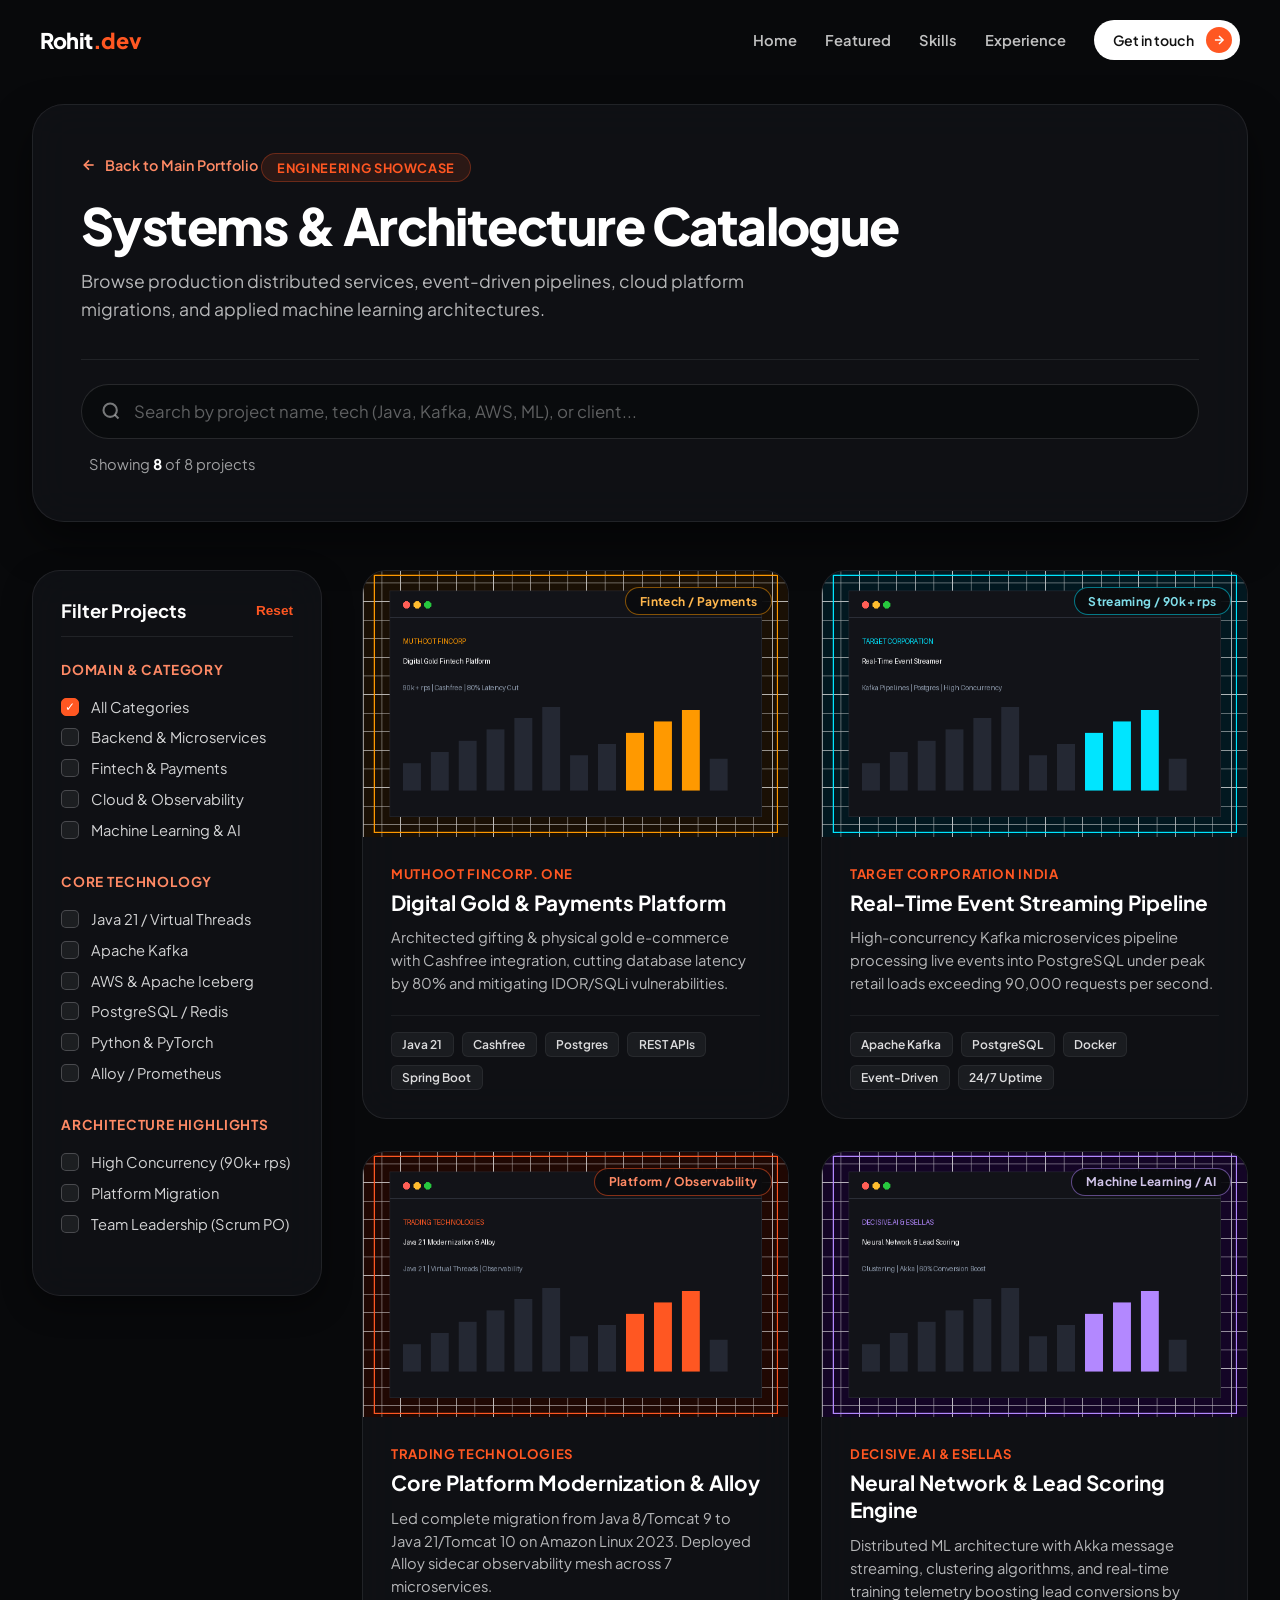
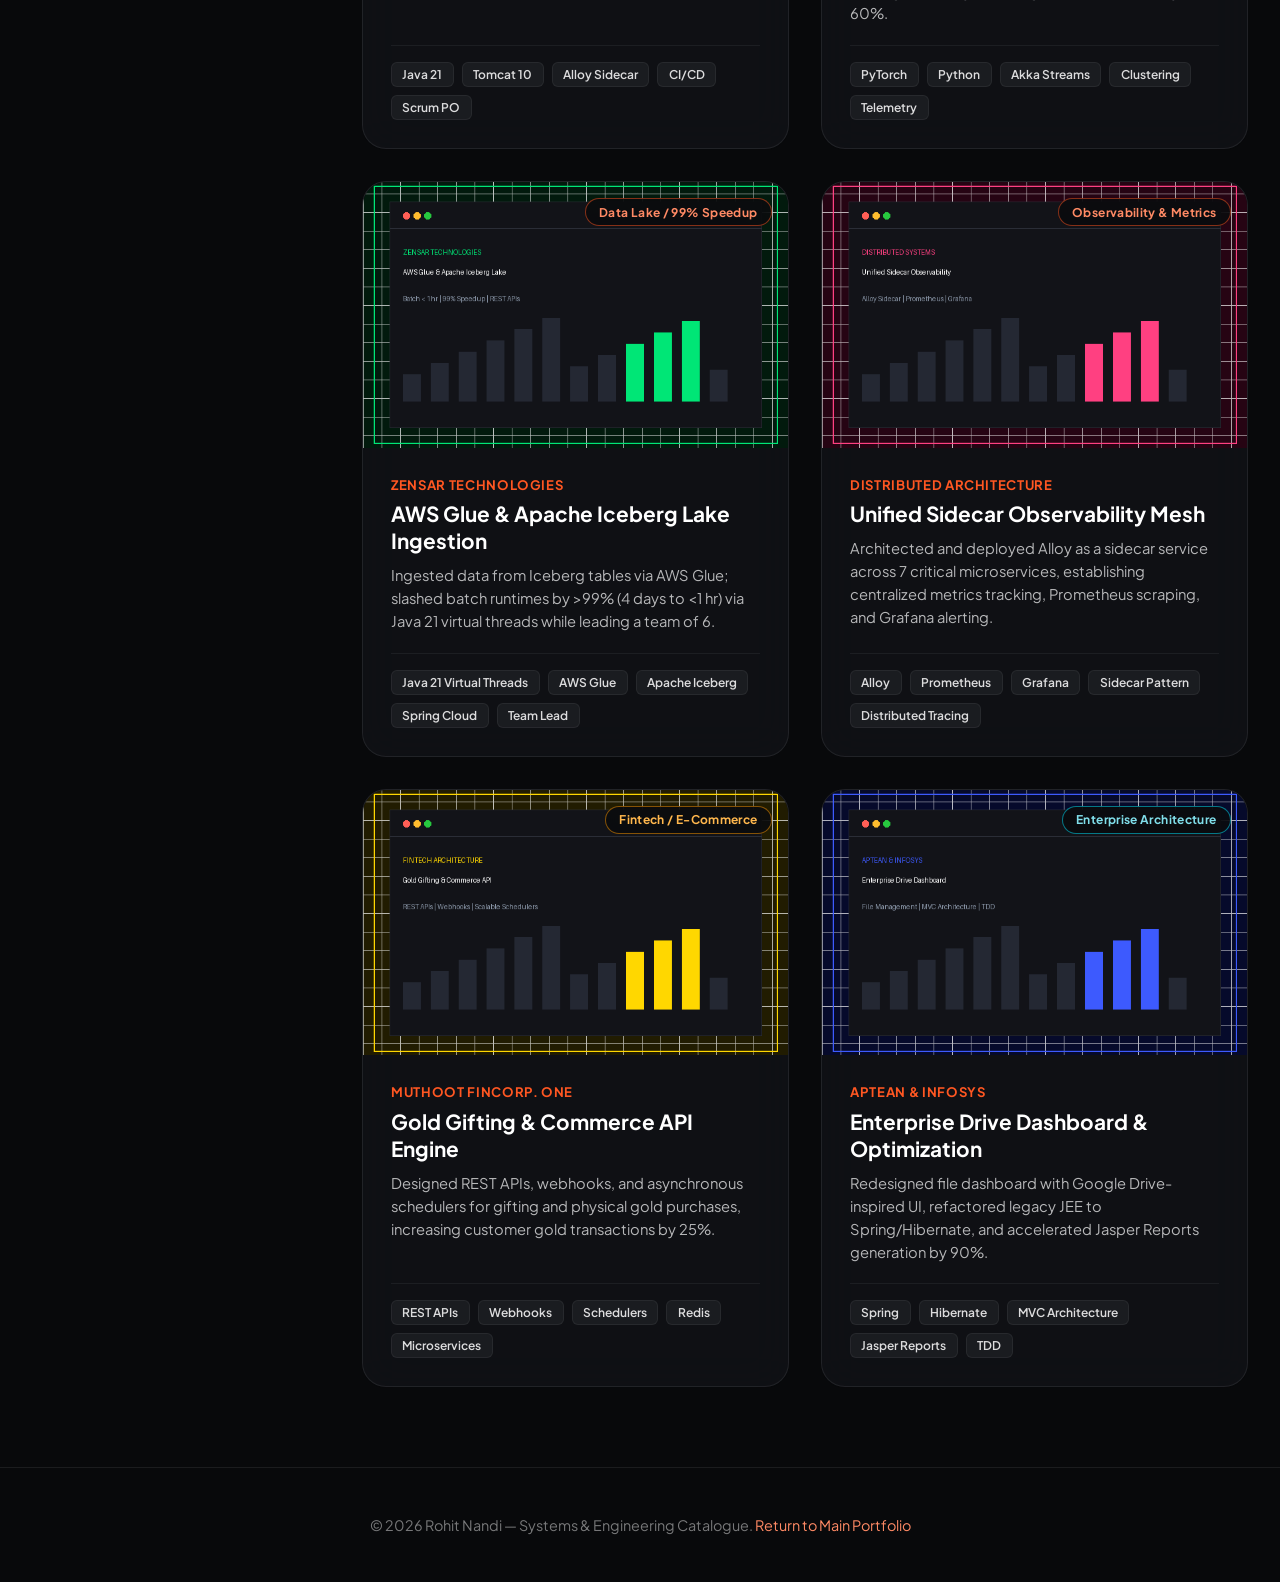
==== projects.html @ e251bbf3 "Adding the 1dt draft" ====
<!DOCTYPE html>
<html lang="en">

<head>
  <meta charset="UTF-8" />
  <meta name="viewport" content="width=device-width, initial-scale=1.0" />
  <title>Projects Catalogue — Rohit Nandi</title>
  <link rel="preconnect" href="https://fonts.googleapis.com">
  <link rel="preconnect" href="https://fonts.gstatic.com" crossorigin>
  <link href="https://fonts.googleapis.com/css2?family=Plus+Jakarta+Sans:wght@400;500;600;700;800&display=swap"
    rel="stylesheet">
  <link rel="stylesheet" href="style.css" />
  <link rel="stylesheet" href="projects.css" />
</head>

<body class="catalogue-page">
  <!-- Top Navigation -->
  <header class="navbar">
    <div class="nav-container">
      <a href="index.html" class="logo">Rohit<span>.dev</span></a>
      <nav class="nav-links">
        <a href="index.html#home" class="nav-item">Home</a>
        <a href="index.html#projects" class="nav-item">Featured</a>
        <a href="index.html#skills" class="nav-item">Skills</a>
        <a href="index.html#experience" class="nav-item">Experience</a>
        <a href="mailto:rohitnandi12@gmail.com" class="btn-touch-nav">
          <span>Get in touch</span>
          <span class="btn-arrow-circle">
            <svg width="14" height="14" viewBox="0 0 24 24" fill="none" stroke="currentColor" stroke-width="2.5">
              <line x1="5" y1="12" x2="19" y2="12"></line>
              <polyline points="12 5 19 12 12 19"></polyline>
            </svg>
          </span>
        </a>
      </nav>
    </div>
  </header>

  <main class="catalogue-wrapper">
    <!-- Header / Banner Area -->
    <div class="catalogue-header">
      <div class="catalogue-title-group">
        <a href="index.html" class="back-link">
          <svg width="16" height="16" viewBox="0 0 24 24" fill="none" stroke="currentColor" stroke-width="2.5">
            <line x1="19" y1="12" x2="5" y2="12"></line>
            <polyline points="12 19 5 12 12 5"></polyline>
          </svg>
          Back to Main Portfolio
        </a>
        <span class="section-tag">Engineering Showcase</span>
        <h1 class="catalogue-title">Systems & Architecture Catalogue</h1>
        <p class="catalogue-desc">
          Browse production distributed services, event-driven pipelines, cloud platform migrations, and applied machine learning architectures.
        </p>
      </div>

      <!-- Top Search Bar -->
      <div class="search-bar-container">
        <div class="search-input-wrapper">
          <svg class="search-icon" width="20" height="20" viewBox="0 0 24 24" fill="none" stroke="currentColor" stroke-width="2.5">
            <circle cx="11" cy="11" r="8"></circle>
            <line x1="21" y1="21" x2="16.65" y2="16.65"></line>
          </svg>
          <input type="text" id="project-search" placeholder="Search by project name, tech (Java, Kafka, AWS, ML), or client..." autocomplete="off" />
          <button id="clear-search" class="clear-btn" title="Clear search" style="display: none;">✕</button>
        </div>
        <div class="search-meta">
          <span id="results-count">Showing <strong>8</strong> of 8 projects</span>
          <button id="mobile-filter-toggle" class="btn-filter-toggle">
            <svg width="16" height="16" viewBox="0 0 24 24" fill="none" stroke="currentColor" stroke-width="2">
              <polygon points="22 3 2 3 10 12.46 10 19 14 21 14 12.46 22 3"></polygon>
            </svg>
            Filter Options
          </button>
        </div>
      </div>
    </div>

    <!-- Catalogue Main Layout: Left Filters + Right Image Gallery -->
    <div class="catalogue-layout">
      <!-- Left Sidebar: Filters -->
      <aside class="catalogue-sidebar" id="filter-sidebar">
        <div class="sidebar-header">
          <h3>Filter Projects</h3>
          <button id="reset-filters" class="btn-reset">Reset</button>
        </div>

        <!-- Filter Group 1: Category -->
        <div class="filter-group">
          <h4 class="filter-group-title">Domain & Category</h4>
          <label class="filter-checkbox-label">
            <input type="checkbox" name="category" value="all" checked id="cat-all" />
            <span class="custom-checkbox"></span>
            <span class="label-text">All Categories</span>
          </label>
          <label class="filter-checkbox-label">
            <input type="checkbox" name="category" value="backend" />
            <span class="custom-checkbox"></span>
            <span class="label-text">Backend & Microservices</span>
          </label>
          <label class="filter-checkbox-label">
            <input type="checkbox" name="category" value="fintech" />
            <span class="custom-checkbox"></span>
            <span class="label-text">Fintech & Payments</span>
          </label>
          <label class="filter-checkbox-label">
            <input type="checkbox" name="category" value="cloud" />
            <span class="custom-checkbox"></span>
            <span class="label-text">Cloud & Observability</span>
          </label>
          <label class="filter-checkbox-label">
            <input type="checkbox" name="category" value="ml" />
            <span class="custom-checkbox"></span>
            <span class="label-text">Machine Learning & AI</span>
          </label>
        </div>

        <!-- Filter Group 2: Technologies -->
        <div class="filter-group">
          <h4 class="filter-group-title">Core Technology</h4>
          <label class="filter-checkbox-label">
            <input type="checkbox" name="tech" value="java" />
            <span class="custom-checkbox"></span>
            <span class="label-text">Java 21 / Virtual Threads</span>
          </label>
          <label class="filter-checkbox-label">
            <input type="checkbox" name="tech" value="kafka" />
            <span class="custom-checkbox"></span>
            <span class="label-text">Apache Kafka</span>
          </label>
          <label class="filter-checkbox-label">
            <input type="checkbox" name="tech" value="aws" />
            <span class="custom-checkbox"></span>
            <span class="label-text">AWS & Apache Iceberg</span>
          </label>
          <label class="filter-checkbox-label">
            <input type="checkbox" name="tech" value="database" />
            <span class="custom-checkbox"></span>
            <span class="label-text">PostgreSQL / Redis</span>
          </label>
          <label class="filter-checkbox-label">
            <input type="checkbox" name="tech" value="python" />
            <span class="custom-checkbox"></span>
            <span class="label-text">Python & PyTorch</span>
          </label>
          <label class="filter-checkbox-label">
            <input type="checkbox" name="tech" value="observability" />
            <span class="custom-checkbox"></span>
            <span class="label-text">Alloy / Prometheus</span>
          </label>
        </div>

        <!-- Filter Group 3: Scale & Architecture -->
        <div class="filter-group">
          <h4 class="filter-group-title">Architecture Highlights</h4>
          <label class="filter-checkbox-label">
            <input type="checkbox" name="scale" value="highscale" />
            <span class="custom-checkbox"></span>
            <span class="label-text">High Concurrency (90k+ rps)</span>
          </label>
          <label class="filter-checkbox-label">
            <input type="checkbox" name="scale" value="migration" />
            <span class="custom-checkbox"></span>
            <span class="label-text">Platform Migration</span>
          </label>
          <label class="filter-checkbox-label">
            <input type="checkbox" name="scale" value="lead" />
            <span class="custom-checkbox"></span>
            <span class="label-text">Team Leadership (Scrum PO)</span>
          </label>
        </div>
      </aside>

      <!-- Right Main: Image Cards Catalogue Grid -->
      <section class="catalogue-content">
        <div class="catalogue-grid" id="catalogue-grid">
          
          <!-- Card 1 -->
          <article class="catalogue-card" data-category="fintech backend" data-tech="java database" data-scale="highscale" data-id="fintech">
            <div class="card-thumb">
              <img src="./assets/project-fintech.png" alt="Digital Gold Fintech Platform" loading="lazy" />
              <span class="card-pill fintech">Fintech / Payments</span>
            </div>
            <div class="card-details">
              <div class="card-client">Muthoot FinCorp. One</div>
              <h3 class="card-title">Digital Gold & Payments Platform</h3>
              <p class="card-desc">Architected gifting & physical gold e-commerce with Cashfree integration, cutting database latency by 80% and mitigating IDOR/SQLi vulnerabilities.</p>
              <div class="card-tags">
                <span>Java 21</span>
                <span>Cashfree</span>
                <span>Postgres</span>
                <span>REST APIs</span>
                <span>Spring Boot</span>
              </div>
            </div>
          </article>

          <!-- Card 2 -->
          <article class="catalogue-card" data-category="backend cloud" data-tech="kafka database" data-scale="highscale" data-id="kafka">
            <div class="card-thumb">
              <img src="./assets/project-kafka.png" alt="Real-Time Event Streamer" loading="lazy" />
              <span class="card-pill backend">Streaming / 90k+ rps</span>
            </div>
            <div class="card-details">
              <div class="card-client">Target Corporation India</div>
              <h3 class="card-title">Real-Time Event Streaming Pipeline</h3>
              <p class="card-desc">High-concurrency Kafka microservices pipeline processing live events into PostgreSQL under peak retail loads exceeding 90,000 requests per second.</p>
              <div class="card-tags">
                <span>Apache Kafka</span>
                <span>PostgreSQL</span>
                <span>Docker</span>
                <span>Event-Driven</span>
                <span>24/7 Uptime</span>
              </div>
            </div>
          </article>

          <!-- Card 3 -->
          <article class="catalogue-card" data-category="cloud backend" data-tech="java observability" data-scale="migration lead" data-id="java21">
            <div class="card-thumb">
              <img src="./assets/project-java21.png" alt="Core Platform Java 21 Migration" loading="lazy" />
              <span class="card-pill cloud">Platform / Observability</span>
            </div>
            <div class="card-details">
              <div class="card-client">Trading Technologies</div>
              <h3 class="card-title">Core Platform Modernization & Alloy</h3>
              <p class="card-desc">Led complete migration from Java 8/Tomcat 9 to Java 21/Tomcat 10 on Amazon Linux 2023. Deployed Alloy sidecar observability mesh across 7 microservices.</p>
              <div class="card-tags">
                <span>Java 21</span>
                <span>Tomcat 10</span>
                <span>Alloy Sidecar</span>
                <span>CI/CD</span>
                <span>Scrum PO</span>
              </div>
            </div>
          </article>

          <!-- Card 4 -->
          <article class="catalogue-card" data-category="ml" data-tech="python" data-scale="highscale" data-id="ml">
            <div class="card-thumb">
              <img src="./assets/project-ml.png" alt="Neural Network & Lead Scoring Engine" loading="lazy" />
              <span class="card-pill ml">Machine Learning / AI</span>
            </div>
            <div class="card-details">
              <div class="card-client">Decisive.ai & Esellas</div>
              <h3 class="card-title">Neural Network & Lead Scoring Engine</h3>
              <p class="card-desc">Distributed ML architecture with Akka message streaming, clustering algorithms, and real-time training telemetry boosting lead conversions by 60%.</p>
              <div class="card-tags">
                <span>PyTorch</span>
                <span>Python</span>
                <span>Akka Streams</span>
                <span>Clustering</span>
                <span>Telemetry</span>
              </div>
            </div>
          </article>

          <!-- Card 5 -->
          <article class="catalogue-card" data-category="cloud backend" data-tech="java aws" data-scale="lead" data-id="iceberg">
            <div class="card-thumb">
              <img src="./assets/project-iceberg.png" alt="AWS Glue & Apache Iceberg Lake" loading="lazy" />
              <span class="card-pill cloud">Data Lake / 99% Speedup</span>
            </div>
            <div class="card-details">
              <div class="card-client">Zensar Technologies</div>
              <h3 class="card-title">AWS Glue & Apache Iceberg Lake Ingestion</h3>
              <p class="card-desc">Ingested data from Iceberg tables via AWS Glue; slashed batch runtimes by >99% (4 days to <1 hr) via Java 21 virtual threads while leading a team of 6.</p>
              <div class="card-tags">
                <span>Java 21 Virtual Threads</span>
                <span>AWS Glue</span>
                <span>Apache Iceberg</span>
                <span>Spring Cloud</span>
                <span>Team Lead</span>
              </div>
            </div>
          </article>

          <!-- Card 6 -->
          <article class="catalogue-card" data-category="cloud backend" data-tech="observability" data-scale="migration" data-id="observability">
            <div class="card-thumb">
              <img src="./assets/project-observability.png" alt="Unified Sidecar Observability Mesh" loading="lazy" />
              <span class="card-pill cloud">Observability & Metrics</span>
            </div>
            <div class="card-details">
              <div class="card-client">Distributed Architecture</div>
              <h3 class="card-title">Unified Sidecar Observability Mesh</h3>
              <p class="card-desc">Architected and deployed Alloy as a sidecar service across 7 critical microservices, establishing centralized metrics tracking, Prometheus scraping, and Grafana alerting.</p>
              <div class="card-tags">
                <span>Alloy</span>
                <span>Prometheus</span>
                <span>Grafana</span>
                <span>Sidecar Pattern</span>
                <span>Distributed Tracing</span>
              </div>
            </div>
          </article>

          <!-- Card 7 -->
          <article class="catalogue-card" data-category="fintech backend" data-tech="java database" data-scale="highscale" data-id="ecommerce">
            <div class="card-thumb">
              <img src="./assets/project-ecommerce.png" alt="Gold Gifting & Commerce API Engine" loading="lazy" />
              <span class="card-pill fintech">Fintech / E-Commerce</span>
            </div>
            <div class="card-details">
              <div class="card-client">Muthoot FinCorp. One</div>
              <h3 class="card-title">Gold Gifting & Commerce API Engine</h3>
              <p class="card-desc">Designed REST APIs, webhooks, and asynchronous schedulers for gifting and physical gold purchases, increasing customer gold transactions by 25%.</p>
              <div class="card-tags">
                <span>REST APIs</span>
                <span>Webhooks</span>
                <span>Schedulers</span>
                <span>Redis</span>
                <span>Microservices</span>
              </div>
            </div>
          </article>

          <!-- Card 8 -->
          <article class="catalogue-card" data-category="backend" data-tech="java database" data-scale="migration" data-id="drive">
            <div class="card-thumb">
              <img src="./assets/project-drive.png" alt="Enterprise Drive Dashboard" loading="lazy" />
              <span class="card-pill backend">Enterprise Architecture</span>
            </div>
            <div class="card-details">
              <div class="card-client">Aptean & Infosys</div>
              <h3 class="card-title">Enterprise Drive Dashboard & Optimization</h3>
              <p class="card-desc">Redesigned file dashboard with Google Drive-inspired UI, refactored legacy JEE to Spring/Hibernate, and accelerated Jasper Reports generation by 90%.</p>
              <div class="card-tags">
                <span>Spring</span>
                <span>Hibernate</span>
                <span>MVC Architecture</span>
                <span>Jasper Reports</span>
                <span>TDD</span>
              </div>
            </div>
          </article>

        </div>

        <!-- Empty State Container when no projects match -->
        <div class="empty-state" id="empty-state" style="display: none;">
          <div class="empty-icon">🔍</div>
          <h3>No matching projects found</h3>
          <p>Try adjusting your search query or unchecking some filter options.</p>
          <button id="reset-empty-btn" class="btn-touch-orange">Reset All Filters</button>
        </div>
      </section>
    </div>
  </main>

  <!-- Modal / Lightbox for Full Project Inspection -->
  <div class="project-modal" id="project-modal" aria-hidden="true">
    <div class="modal-backdrop" id="modal-backdrop"></div>
    <div class="modal-box">
      <button class="modal-close" id="modal-close">✕</button>
      <div class="modal-media">
        <img id="modal-img" src="" alt="Project Preview" />
      </div>
      <div class="modal-body">
        <span class="modal-client" id="modal-client"></span>
        <h2 class="modal-title" id="modal-title"></h2>
        <p class="modal-desc" id="modal-desc"></p>
        <div class="modal-tags" id="modal-tags"></div>
        <div class="modal-actions">
          <a href="mailto:rohitnandi12@gmail.com?subject=Inquiry%20regarding%20Architecture" class="btn-touch-orange">Discuss Architecture With Rohit</a>
        </div>
      </div>
    </div>
  </div>

  <footer class="catalogue-footer">
    <p>© 2026 Rohit Nandi — Systems & Engineering Catalogue. <a href="index.html">Return to Main Portfolio</a></p>
  </footer>

  <script src="projects.js"></script>
</body>

</html>
---- style.css ----
/* ==========================================================================
   RESET & FOUNDATIONS
   ========================================================================== */
*, *::before, *::after {
  margin: 0;
  padding: 0;
  box-sizing: border-box;
}

:root {
  --font-main: 'Plus Jakarta Sans', system-ui, -apple-system, BlinkMacSystemFont, "Segoe UI", Roboto, sans-serif;
  --color-accent: #ff5722;
  --color-accent-soft: #ff8a65;
  --color-accent-glow: rgba(255, 87, 34, 0.28);
  --color-bg-dark: #0a0a0c;
  --color-frame-bg: rgba(14, 15, 19, 0.78);
  --color-card-bg: rgba(22, 23, 28, 0.7);
  --color-card-hover: rgba(28, 29, 36, 0.88);
  --color-border: rgba(255, 255, 255, 0.08);
  --color-border-hover: rgba(255, 255, 255, 0.22);
  --color-text-primary: #ffffff;
  --color-text-secondary: rgba(255, 255, 255, 0.75);
  --color-text-muted: rgba(255, 255, 255, 0.48);
}

html {
  font-family: var(--font-main);
  background-color: var(--color-bg-dark);
  color: var(--color-text-primary);
  scroll-behavior: smooth;
  overflow-x: hidden;
}

body {
  min-height: 100vh;
  width: 100%;
  overflow-x: hidden;
  background-color: var(--color-bg-dark);
  -webkit-font-smoothing: antialiased;
  -moz-osx-font-smoothing: grayscale;
}

/* ==========================================================================
   FIXED BACKGROUND SCROLL ANIMATION
   ========================================================================== */
.canvas-container {
  position: fixed;
  top: 0;
  left: 0;
  width: 100vw;
  height: 100vh;
  z-index: 0;
  pointer-events: none;
  overflow: hidden;
}

#scroll-canvas {
  width: 100%;
  height: 100%;
  display: block;
  object-fit: cover;
}

.canvas-overlay {
  position: absolute;
  inset: 0;
  background: radial-gradient(circle at 50% 40%, rgba(10, 10, 12, 0.05) 0%, rgba(10, 10, 12, 0.65) 100%),
              linear-gradient(180deg, rgba(10, 10, 12, 0.35) 0%, rgba(10, 10, 12, 0.05) 30%, rgba(10, 10, 12, 0.4) 70%, rgba(10, 10, 12, 0.92) 100%);
  pointer-events: none;
}

/* ==========================================================================
   CONTENT WRAPPER
   ========================================================================== */
.page-wrapper {
  position: relative;
  z-index: 10;
  width: 100%;
  max-width: 1440px;
  margin: 0 auto;
  padding: 0 1.5rem;
}

/* ==========================================================================
   NAVIGATION BAR (NOT FIXED INITIALLY — FIXED ONLY ON SCROLL)
   ========================================================================== */
.navbar {
  position: absolute;
  top: 0;
  left: 0;
  width: 100%;
  z-index: 1000;
  padding: 1.25rem 2.5rem;
  background: transparent;
  border-bottom: 1px solid transparent;
  box-shadow: none;
  backdrop-filter: none;
  -webkit-backdrop-filter: none;
  transition: background 0.3s ease, border-color 0.3s ease, box-shadow 0.3s ease, padding 0.3s ease;
}

/* Activated only when page is scrolled */
.navbar.is-fixed {
  position: fixed;
  top: 0;
  left: 0;
  width: 100%;
  padding: 0.95rem 2.5rem;
  background: rgba(10, 11, 14, 0.8);
  backdrop-filter: blur(24px);
  -webkit-backdrop-filter: blur(24px);
  border-bottom: 1px solid var(--color-border);
  box-shadow: 0 10px 30px rgba(0, 0, 0, 0.45);
  animation: navSlideIn 0.35s cubic-bezier(0.16, 1, 0.3, 1) forwards;
}

@keyframes navSlideIn {
  from {
    transform: translateY(-100%);
    opacity: 0;
  }
  to {
    transform: translateY(0);
    opacity: 1;
  }
}

.nav-container {
  max-width: 1440px;
  margin: 0 auto;
  display: flex;
  align-items: center;
  justify-content: space-between;
  width: 100%;
}

.logo {
  font-size: 1.35rem;
  font-weight: 800;
  color: var(--color-text-primary);
  text-decoration: none;
  letter-spacing: -0.02em;
}

.logo span {
  color: var(--color-accent);
}

.nav-links {
  display: flex;
  align-items: center;
  gap: 1.75rem;
}

.nav-item {
  color: var(--color-text-secondary);
  text-decoration: none;
  font-size: 0.92rem;
  font-weight: 600;
  transition: color 0.2s ease;
}

.nav-item:hover {
  color: var(--color-text-primary);
}

.nav-pill-link {
  background: rgba(255, 87, 34, 0.15);
  border: 1px solid rgba(255, 87, 34, 0.35);
  color: var(--color-accent-soft) !important;
  padding: 0.35rem 0.85rem;
  border-radius: 100px;
  font-size: 0.85rem;
}

.nav-pill-link:hover {
  background: var(--color-accent);
  color: #ffffff !important;
  border-color: var(--color-accent);
}

.btn-touch-nav {
  display: inline-flex;
  align-items: center;
  gap: 0.75rem;
  background: #ffffff;
  color: #111111;
  text-decoration: none;
  font-size: 0.88rem;
  font-weight: 600;
  padding: 0.45rem 0.5rem 0.45rem 1.2rem;
  border-radius: 100px;
  transition: transform 0.2s ease, box-shadow 0.2s ease;
}

.btn-touch-nav:hover {
  transform: scale(1.03);
  box-shadow: 0 6px 20px rgba(255, 255, 255, 0.25);
}

.btn-arrow-circle {
  width: 26px;
  height: 26px;
  border-radius: 50%;
  background-color: var(--color-accent);
  color: #ffffff;
  display: flex;
  align-items: center;
  justify-content: center;
}

/* ==========================================================================
   DISTINCT SECTION FRAMING & SEPARATORS
   ========================================================================== */
.section-card-frame {
  background: var(--color-frame-bg);
  backdrop-filter: blur(28px);
  -webkit-backdrop-filter: blur(28px);
  border: 1px solid var(--color-border);
  border-radius: 36px;
  padding: 4rem 3.5rem;
  margin: 3.5rem 0;
  box-shadow: 0 24px 60px rgba(0, 0, 0, 0.5);
  position: relative;
  overflow: hidden;
}

.section-divider {
  height: 1px;
  width: 100%;
  background: linear-gradient(90deg, transparent 0%, rgba(255, 87, 34, 0.4) 50%, transparent 100%);
  margin: 1.5rem 0;
}

.section-header {
  display: grid;
  grid-template-columns: 1.25fr 1fr;
  align-items: flex-end;
  gap: 3rem;
  margin-bottom: 3.5rem;
}

.section-header-left {
  display: flex;
  flex-direction: column;
}

.section-header-right {
  display: flex;
  flex-direction: column;
  align-items: flex-end;
  text-align: right;
}

.section-tag {
  display: inline-flex;
  align-items: center;
  width: fit-content;
  color: var(--color-accent);
  background: rgba(255, 87, 34, 0.12);
  border: 1px solid rgba(255, 87, 34, 0.3);
  padding: 0.35rem 0.95rem;
  border-radius: 100px;
  font-size: 0.8rem;
  font-weight: 700;
  margin-bottom: 0.85rem;
  letter-spacing: 0.05em;
  text-transform: uppercase;
}

.section-title {
  font-size: clamp(2.3rem, 4vw, 3.4rem);
  font-weight: 800;
  line-height: 1.12;
  letter-spacing: -0.03em;
  color: var(--color-text-primary);
  text-shadow: 0 4px 20px rgba(0, 0, 0, 0.6);
}

.section-header-desc {
  font-size: clamp(0.95rem, 1.2vw, 1.1rem);
  font-weight: 500;
  line-height: 1.6;
  color: var(--color-text-secondary);
  margin-bottom: 1rem;
}

.btn-catalogue-link {
  display: inline-flex;
  align-items: center;
  gap: 0.6rem;
  background: rgba(255, 255, 255, 0.08);
  border: 1px solid rgba(255, 255, 255, 0.15);
  color: #ffffff;
  text-decoration: none;
  font-size: 0.9rem;
  font-weight: 600;
  padding: 0.55rem 1.25rem;
  border-radius: 100px;
  transition: all 0.2s ease;
}

.btn-catalogue-link:hover {
  background: var(--color-accent);
  border-color: var(--color-accent);
  box-shadow: 0 6px 20px var(--color-accent-glow);
  transform: translateY(-2px);
}

/* ==========================================================================
   HERO SECTION (TRANSPARENT BACKGROUND & PUSHED-APART TEXTS)
   ========================================================================== */
.hero-section {
  background: transparent !important;
  border: none !important;
  box-shadow: none !important;
  backdrop-filter: none !important;
  -webkit-backdrop-filter: none !important;
  min-height: calc(100vh - 4.5rem);
  display: flex;
  flex-direction: column;
  justify-content: space-between;
  padding-top: 7rem; /* Clearance for top fixed navbar */
  padding-bottom: 2.5rem;
  padding-left: 0.25rem;  /* Minimal left padding */
  padding-right: 0.25rem; /* Minimal right padding */
  width: 100%;
}

.hero-main {
  display: flex;
  justify-content: space-between;
  align-items: flex-end;
  gap: 2.5rem;
  width: 100%;
  margin-bottom: 4rem;
}

.hero-left {
  display: flex;
  flex-direction: column;
  text-align: left;
  max-width: 520px;
  flex-shrink: 0;
}

.hero-subtitle {
  color: var(--color-accent-soft);
  font-size: 1.15rem;
  font-weight: 600;
  margin-bottom: 0.75rem;
  letter-spacing: -0.01em;
  text-shadow: 0 2px 10px rgba(0, 0, 0, 0.85);
}

.hero-title {
  font-size: clamp(3.2rem, 5.8vw, 5.5rem);
  font-weight: 800;
  line-height: 1.05;
  letter-spacing: -0.04em;
  color: var(--color-text-primary);
  text-shadow: 0 4px 24px rgba(0, 0, 0, 0.95), 0 1px 4px rgba(0, 0, 0, 0.9);
}

.hero-right {
  display: flex;
  flex-direction: column;
  align-items: flex-end;
  text-align: right;
  max-width: 440px;
  flex-shrink: 0;
  padding-bottom: 0.5rem;
}

.hero-quote {
  font-size: clamp(1.3rem, 1.8vw, 1.85rem);
  font-weight: 700;
  line-height: 1.3;
  color: var(--color-text-primary);
  margin-bottom: 0.85rem;
  letter-spacing: -0.02em;
  text-shadow: 0 4px 24px rgba(0, 0, 0, 0.95), 0 1px 4px rgba(0, 0, 0, 0.9);
}

.hero-description {
  font-size: clamp(0.92rem, 1.1vw, 1.05rem);
  color: var(--color-text-secondary);
  line-height: 1.6;
  max-width: 420px;
  text-shadow: 0 2px 12px rgba(0, 0, 0, 0.85);
}

/* Services Grid / Stats Row */
.services-grid {
  display: grid;
  grid-template-columns: repeat(4, 1fr);
  gap: 1.5rem;
  padding: 2.2rem 0;
  border-top: 1px solid rgba(255, 255, 255, 0.1);
  margin-bottom: 2rem;
}

.service-item {
  display: flex;
  flex-direction: column;
}

.service-number {
  color: var(--color-accent);
  font-size: 0.95rem;
  font-weight: 700;
  margin-bottom: 0.4rem;
  letter-spacing: 0.04em;
}

.service-name {
  color: rgba(255, 255, 255, 0.9);
  font-size: 1.02rem;
  font-weight: 600;
  letter-spacing: -0.01em;
}

/* Brands Bar */
.brands-bar-wrapper {
  width: 100%;
}

.brands-bar {
  display: flex;
  align-items: center;
  justify-content: space-between;
  background: rgba(14, 15, 18, 0.9);
  backdrop-filter: blur(24px);
  border: 1px solid var(--color-border);
  border-radius: 100px;
  padding: 1.1rem 2.25rem;
}

.brands-label {
  color: var(--color-text-muted);
  font-size: 0.82rem;
  font-weight: 700;
  max-width: 160px;
  line-height: 1.35;
  text-transform: uppercase;
  letter-spacing: 0.05em;
}

.brands-list {
  display: flex;
  align-items: center;
  gap: 2.25rem;
  flex-wrap: wrap;
}

.brand-item {
  display: flex;
  align-items: center;
  gap: 0.6rem;
  color: var(--color-text-primary);
  font-size: 0.92rem;
  font-weight: 600;
  opacity: 0.88;
  transition: opacity 0.2s ease;
}

.brand-item:hover {
  opacity: 1;
}

.brand-icon {
  flex-shrink: 0;
  color: var(--color-accent-soft);
}

/* ==========================================================================
   FEATURED PROJECTS SECTION (FULL-BLEED SINGLE ROW OF 4 COMPACT CARDS)
   ========================================================================== */
.projects-section-fullwidth {
  padding: 4rem 0 3rem 0;
  width: 100%;
  position: relative;
}

.projects-section-header-wrap {
  max-width: 1440px;
  margin: 0 auto;
  padding: 0 1.5rem;
}

.projects-featured-grid.full-bleed-row {
  width: 100vw;
  position: relative;
  left: 50%;
  right: 50%;
  margin-left: -50vw;
  margin-right: -50vw;
  padding: 0;
  margin-top: 2rem;
  margin-bottom: 2.5rem;
  display: grid;
  grid-template-columns: repeat(4, 1fr);
  gap: 0.5rem;
}

.project-featured-card {
  background: rgba(18, 19, 24, 0.82);
  backdrop-filter: blur(20px);
  -webkit-backdrop-filter: blur(20px);
  border: 1px solid var(--color-border);
  border-radius: 14px;
  overflow: hidden;
  text-decoration: none;
  display: flex;
  flex-direction: column;
  transition: transform 0.3s cubic-bezier(0.16, 1, 0.3, 1), border-color 0.3s ease, box-shadow 0.3s ease;
}

.project-featured-card:hover {
  transform: translateY(-5px);
  border-color: var(--color-border-hover);
  box-shadow: 0 16px 36px rgba(0, 0, 0, 0.65);
  background: var(--color-card-hover);
}

.p-card-media {
  position: relative;
  width: 100%;
  aspect-ratio: 16 / 9.2;
  overflow: hidden;
  background: #111216;
}

.p-card-media img {
  width: 100%;
  height: 100%;
  object-fit: cover;
  display: block;
  transition: transform 0.5s cubic-bezier(0.16, 1, 0.3, 1);
}

.project-featured-card:hover .p-card-media img {
  transform: scale(1.04);
}

.p-card-badge {
  position: absolute;
  top: 0.6rem;
  right: 0.6rem;
  padding: 0.2rem 0.55rem;
  border-radius: 100px;
  font-size: 0.68rem;
  font-weight: 700;
  background: rgba(10, 11, 14, 0.85);
  backdrop-filter: blur(10px);
  border: 1px solid rgba(255, 255, 255, 0.15);
  color: var(--color-accent-soft);
}

.p-card-body {
  padding: 0.95rem 1rem;
  display: flex;
  flex-direction: column;
  flex-grow: 1;
}

.p-card-client {
  font-size: 0.72rem;
  font-weight: 700;
  text-transform: uppercase;
  color: var(--color-accent);
  letter-spacing: 0.05em;
  margin-bottom: 0.25rem;
}

.p-card-title {
  font-size: 1.05rem;
  font-weight: 700;
  color: #ffffff;
  margin-bottom: 0.35rem;
  line-height: 1.25;
}

.p-card-desc {
  font-size: 0.8rem;
  color: var(--color-text-secondary);
  line-height: 1.45;
  margin-bottom: 0.75rem;
  flex-grow: 1;
}

.p-card-tags {
  display: flex;
  flex-wrap: wrap;
  gap: 0.35rem;
  padding-top: 0.65rem;
  border-top: 1px solid rgba(255, 255, 255, 0.06);
}

.p-card-tags span {
  font-size: 0.68rem;
  font-weight: 600;
  background: rgba(255, 255, 255, 0.05);
  color: rgba(255, 255, 255, 0.85);
  padding: 0.18rem 0.45rem;
  border-radius: 4px;
  border: 1px solid rgba(255, 255, 255, 0.06);
}

.projects-cta-footer {
  text-align: center;
  padding-top: 1.5rem;
  border-top: 1px solid rgba(255, 255, 255, 0.08);
}

.btn-projects-catalogue {
  display: inline-flex;
  align-items: center;
  gap: 0.85rem;
  background: var(--color-accent);
  color: #ffffff;
  text-decoration: none;
  font-size: 1rem;
  font-weight: 700;
  padding: 0.85rem 1.85rem;
  border-radius: 100px;
  box-shadow: 0 10px 30px var(--color-accent-glow);
  transition: transform 0.2s ease, box-shadow 0.2s ease;
}

.btn-projects-catalogue:hover {
  transform: translateY(-2px);
  box-shadow: 0 14px 40px rgba(255, 87, 34, 0.5);
}

.btn-arrow-badge {
  font-size: 1.2rem;
  font-weight: 800;
}

/* ==========================================================================
   SKILLS WORD CLOUD
   ========================================================================== */
.skills-cloud-section {
  position: relative;
  overflow: hidden;
  transition: border-color 0.4s ease, box-shadow 0.4s ease;
}

.skills-cloud-section:hover {
  border-color: rgba(255, 87, 34, 0.35);
  box-shadow: 0 25px 70px rgba(255, 87, 34, 0.15), 0 20px 50px rgba(0, 0, 0, 0.6);
}

.skills-word-cloud {
  display: flex;
  flex-wrap: wrap;
  justify-content: center;
  align-items: center;
  gap: 1.15rem 1.5rem;
  padding: 3.5rem 2rem;
  background: rgba(10, 11, 14, 0.55);
  border-radius: 28px;
  border: 1px solid rgba(255, 255, 255, 0.05);
  position: relative;
  transition: all 0.4s ease;
}

/* Base Cloud Word */
.cloud-word {
  display: inline-flex;
  align-items: center;
  padding: 0.6rem 1.35rem;
  border-radius: 100px;
  background: rgba(255, 255, 255, 0.04);
  border: 1px solid rgba(255, 255, 255, 0.08);
  color: rgba(255, 255, 255, 0.75);
  cursor: pointer;
  user-select: none;
  line-height: 1;
  white-space: nowrap;
  position: relative;
  transition: transform 0.35s cubic-bezier(0.16, 1, 0.3, 1),
              box-shadow 0.35s cubic-bezier(0.16, 1, 0.3, 1),
              background 0.3s ease,
              border-color 0.3s ease,
              color 0.25s ease,
              text-shadow 0.35s ease;
  will-change: transform, box-shadow;
}

/* Tier Sizing */
.cloud-word.tier-1 {
  font-size: clamp(1.5rem, 2.5vw, 2.3rem);
  font-weight: 800;
  letter-spacing: -0.02em;
  padding: 0.85rem 1.85rem;
  background: rgba(255, 255, 255, 0.06);
  border-color: rgba(255, 255, 255, 0.12);
  color: #ffffff;
}

.cloud-word.tier-2 {
  font-size: clamp(1.15rem, 1.8vw, 1.55rem);
  font-weight: 700;
  padding: 0.65rem 1.4rem;
  color: rgba(255, 255, 255, 0.9);
}

.cloud-word.tier-3 {
  font-size: clamp(0.92rem, 1.25vw, 1.15rem);
  font-weight: 600;
  padding: 0.5rem 1.15rem;
  color: rgba(255, 255, 255, 0.72);
}

/* When the SECTION is hovered: words start subtly glowing and pulse */
.skills-cloud-section:hover .cloud-word {
  border-color: rgba(255, 255, 255, 0.16);
  background: rgba(255, 255, 255, 0.07);
  color: #ffffff;
  box-shadow: 0 4px 15px rgba(0, 0, 0, 0.4);
}

/* Color Accent Variations for variety */
.cloud-word.accent-orange { border-color: rgba(255, 87, 34, 0.3); color: #ffab91; }
.cloud-word.accent-cyan   { border-color: rgba(0, 229, 255, 0.3); color: #80deea; }
.cloud-word.accent-purple { border-color: rgba(179, 136, 255, 0.3); color: #d1c4e9; }
.cloud-word.accent-blue   { border-color: rgba(68, 138, 255, 0.3); color: #90caf9; }
.cloud-word.accent-amber  { border-color: rgba(255, 179, 0, 0.3); color: #ffe082; }
.cloud-word.accent-green  { border-color: rgba(0, 230, 118, 0.3); color: #a5d6a7; }

/* When an individual word is hovered: GROWS IN SIZE & RADIATES A VIBRANT GLOW */
.cloud-word:hover {
  transform: scale(1.3) translateY(-6px) !important;
  z-index: 50;
  background: rgba(255, 87, 34, 0.28) !important;
  border-color: #ff5722 !important;
  color: #ffffff !important;
  box-shadow: 0 0 30px rgba(255, 87, 34, 0.8),
              0 0 60px rgba(255, 87, 34, 0.4),
              inset 0 0 15px rgba(255, 87, 34, 0.3) !important;
  text-shadow: 0 0 14px #ff5722, 0 0 28px rgba(255, 87, 34, 0.9) !important;
}

.cloud-word.accent-cyan:hover {
  background: rgba(0, 229, 255, 0.25) !important;
  border-color: #00e5ff !important;
  box-shadow: 0 0 30px rgba(0, 229, 255, 0.8), 0 0 60px rgba(0, 229, 255, 0.4) !important;
  text-shadow: 0 0 14px #00e5ff, 0 0 28px rgba(0, 229, 255, 0.9) !important;
}

.cloud-word.accent-purple:hover {
  background: rgba(179, 136, 255, 0.25) !important;
  border-color: #b388ff !important;
  box-shadow: 0 0 30px rgba(179, 136, 255, 0.8), 0 0 60px rgba(179, 136, 255, 0.4) !important;
  text-shadow: 0 0 14px #b388ff, 0 0 28px rgba(179, 136, 255, 0.9) !important;
}

.cloud-word.accent-green:hover {
  background: rgba(0, 230, 118, 0.25) !important;
  border-color: #00e676 !important;
  box-shadow: 0 0 30px rgba(0, 230, 118, 0.8), 0 0 60px rgba(0, 230, 118, 0.4) !important;
  text-shadow: 0 0 14px #00e676, 0 0 28px rgba(0, 230, 118, 0.9) !important;
}

.cloud-word.accent-amber:hover {
  background: rgba(255, 179, 0, 0.25) !important;
  border-color: #ffb300 !important;
  box-shadow: 0 0 30px rgba(255, 179, 0, 0.8), 0 0 60px rgba(255, 179, 0, 0.4) !important;
  text-shadow: 0 0 14px #ffb300, 0 0 28px rgba(255, 179, 0, 0.9) !important;
}

/* ==========================================================================
   CAREER HISTORY TIMELINE
   ========================================================================== */
.timeline-container {
  display: flex;
  flex-direction: column;
  gap: 1.75rem;
  position: relative;
  padding-left: 2rem;
}

.timeline-container::before {
  content: '';
  position: absolute;
  top: 1.5rem;
  bottom: 2rem;
  left: 0.5rem;
  width: 2px;
  background: linear-gradient(180deg, var(--color-accent) 0%, rgba(255, 87, 34, 0.2) 80%, transparent 100%);
}

.timeline-item {
  position: relative;
  display: flex;
  align-items: flex-start;
}

.timeline-marker {
  position: absolute;
  left: -2rem;
  top: 1.6rem;
  display: flex;
  align-items: center;
  justify-content: center;
}

.timeline-dot {
  width: 14px;
  height: 14px;
  border-radius: 50%;
  background: var(--color-accent);
  box-shadow: 0 0 12px var(--color-accent);
  border: 3px solid #0a0a0c;
}

.timeline-content {
  width: 100%;
  background: var(--color-card-bg);
  border: 1px solid var(--color-border);
  border-radius: 24px;
  padding: 2rem 2.25rem;
  transition: transform 0.3s ease, border-color 0.3s ease, box-shadow 0.3s ease;
}

.timeline-content:hover {
  transform: translateX(6px);
  border-color: var(--color-border-hover);
  box-shadow: 0 16px 36px rgba(0, 0, 0, 0.5);
  background: var(--color-card-hover);
}

.timeline-header {
  display: flex;
  align-items: flex-start;
  justify-content: space-between;
  gap: 1.5rem;
  margin-bottom: 1.25rem;
  flex-wrap: wrap;
}

.timeline-role-group {
  display: flex;
  flex-direction: column;
  gap: 0.25rem;
}

.timeline-company {
  font-size: 1.35rem;
  font-weight: 800;
  color: var(--color-text-primary);
  display: flex;
  align-items: center;
  gap: 0.75rem;
}

.tag-contract {
  font-size: 0.72rem;
  font-weight: 700;
  text-transform: uppercase;
  background: rgba(255, 87, 34, 0.15);
  color: var(--color-accent-soft);
  border: 1px solid rgba(255, 87, 34, 0.3);
  padding: 0.2rem 0.6rem;
  border-radius: 100px;
}

.timeline-role {
  font-size: 1rem;
  font-weight: 600;
  color: var(--color-accent-soft);
}

.timeline-period {
  font-size: 0.88rem;
  font-weight: 600;
  color: var(--color-text-muted);
  background: rgba(255, 255, 255, 0.05);
  padding: 0.35rem 0.85rem;
  border-radius: 100px;
  border: 1px solid rgba(255, 255, 255, 0.08);
  white-space: nowrap;
}

.timeline-bullets {
  list-style: none;
  display: flex;
  flex-direction: column;
  gap: 0.75rem;
  margin-bottom: 1.5rem;
}

.timeline-bullets li {
  position: relative;
  padding-left: 1.5rem;
  color: var(--color-text-secondary);
  font-size: 0.95rem;
  line-height: 1.6;
}

.timeline-bullets li::before {
  content: '▹';
  position: absolute;
  left: 0;
  color: var(--color-accent);
  font-weight: 700;
}

.timeline-tags {
  display: flex;
  flex-wrap: wrap;
  gap: 0.5rem;
  padding-top: 1rem;
  border-top: 1px solid rgba(255, 255, 255, 0.06);
}

.timeline-tag {
  font-size: 0.78rem;
  font-weight: 600;
  background: rgba(255, 255, 255, 0.04);
  color: rgba(255, 255, 255, 0.75);
  padding: 0.25rem 0.65rem;
  border-radius: 6px;
  border: 1px solid rgba(255, 255, 255, 0.06);
}

/* ==========================================================================
   EDUCATION & AWARDS SECTION
   ========================================================================== */
.education-awards-grid {
  display: grid;
  grid-template-columns: repeat(2, 1fr);
  gap: 2rem;
}

.info-card {
  background: var(--color-card-bg);
  border: 1px solid var(--color-border);
  border-radius: 24px;
  padding: 2.25rem;
}

.info-card-badge {
  display: inline-block;
  font-size: 0.78rem;
  font-weight: 700;
  text-transform: uppercase;
  color: var(--color-accent);
  background: rgba(255, 87, 34, 0.1);
  padding: 0.25rem 0.75rem;
  border-radius: 100px;
  margin-bottom: 1rem;
}

.info-card-title {
  font-size: 1.4rem;
  font-weight: 800;
  color: var(--color-text-primary);
  margin-bottom: 0.4rem;
}

.info-card-institution {
  font-size: 1rem;
  font-weight: 600;
  color: var(--color-accent-soft);
  margin-bottom: 1.25rem;
}

.info-card-meta {
  display: flex;
  gap: 1.5rem;
  color: var(--color-text-muted);
  font-size: 0.9rem;
  font-weight: 500;
}

.info-bullets {
  list-style: none;
  display: flex;
  flex-direction: column;
  gap: 0.65rem;
  color: var(--color-text-secondary);
  font-size: 0.92rem;
  line-height: 1.5;
}

.info-bullets li {
  position: relative;
  padding-left: 1.25rem;
}

.info-bullets li::before {
  content: '•';
  position: absolute;
  left: 0;
  color: var(--color-accent);
  font-weight: bold;
}

/* ==========================================================================
   FOOTER CTA
   ========================================================================== */
.footer-cta-section {
  padding-bottom: 2rem;
}

.cta-card {
  display: grid;
  grid-template-columns: 1.4fr 1fr;
  align-items: center;
  gap: 3rem;
  margin-bottom: 3rem;
}

.cta-left {
  display: flex;
  flex-direction: column;
}

.cta-title {
  font-size: clamp(2rem, 3.5vw, 2.8rem);
  font-weight: 800;
  line-height: 1.2;
  color: var(--color-text-primary);
  margin-bottom: 1rem;
}

.cta-text {
  font-size: 1.05rem;
  line-height: 1.6;
  color: var(--color-text-secondary);
  margin-bottom: 2rem;
}

.contact-details {
  display: flex;
  flex-wrap: wrap;
  gap: 1.5rem;
}

.contact-link {
  display: inline-flex;
  align-items: center;
  gap: 0.5rem;
  color: var(--color-text-secondary);
  text-decoration: none;
  font-size: 0.95rem;
  font-weight: 500;
  transition: color 0.2s ease;
}

.contact-link:hover {
  color: var(--color-accent-soft);
}

.contact-link svg {
  color: var(--color-accent);
}

.cta-right {
  display: flex;
  justify-content: flex-end;
}

.btn-touch-orange {
  display: inline-flex;
  align-items: center;
  gap: 0.85rem;
  background-color: var(--color-accent);
  color: #ffffff;
  text-decoration: none;
  font-size: 1rem;
  font-weight: 600;
  padding: 0.75rem 0.85rem 0.75rem 1.75rem;
  border-radius: 100px;
  box-shadow: 0 8px 24px var(--color-accent-glow);
  transition: transform 0.2s ease, box-shadow 0.2s ease;
}

.btn-touch-orange:hover {
  transform: scale(1.03);
  box-shadow: 0 12px 32px rgba(255, 87, 34, 0.45);
}

.btn-arrow-circle-orange {
  width: 32px;
  height: 32px;
  border-radius: 50%;
  background-color: #ffffff;
  color: var(--color-accent);
  display: flex;
  align-items: center;
  justify-content: center;
}

.footer-bottom {
  text-align: center;
  padding-top: 2rem;
  border-top: 1px solid rgba(255, 255, 255, 0.08);
  color: var(--color-text-muted);
  font-size: 0.88rem;
}

/* ==========================================================================
   MOBILE & TABLET VIEWPORT FRIENDLINESS
   ========================================================================== */
@media (max-width: 1024px) {
  .hero-main,
  .section-header,
  .cta-card {
    grid-template-columns: 1fr;
    gap: 2rem;
  }
  
  .hero-right,
  .section-header-right {
    align-items: flex-start;
    text-align: left;
  }

  .cta-right {
    justify-content: flex-start;
  }

  .brands-list {
    gap: 1.5rem;
  }

  .section-card-frame {
    padding: 3rem 2.25rem;
  }

  .projects-featured-grid.full-bleed-row {
    grid-template-columns: repeat(4, minmax(260px, 1fr));
    overflow-x: auto;
    scroll-snap-type: x mandatory;
    padding: 0 0.5rem;
    gap: 0.5rem;
    scrollbar-width: none;
  }

  .projects-featured-grid.full-bleed-row::-webkit-scrollbar {
    display: none;
  }

  .projects-featured-grid.full-bleed-row .project-featured-card {
    scroll-snap-align: start;
  }
}

@media (max-width: 768px) {
  .page-wrapper {
    padding: 0 1rem;
  }

  .navbar {
    padding: 1rem 1.15rem;
    top: 0;
    margin: 0;
  }

  .navbar.is-fixed {
    padding: 0.75rem 1.15rem;
  }

  .hero-section {
    padding-top: 5.5rem;
    padding-left: 0;
    padding-right: 0;
  }

  .hero-main {
    flex-direction: column;
    align-items: flex-start;
    gap: 2rem;
  }

  .hero-left,
  .hero-right {
    max-width: 100%;
    align-items: flex-start;
    text-align: left;
  }

  .section-card-frame {
    padding: 2.25rem 1.25rem;
    margin: 2rem 0;
    border-radius: 26px;
  }

  .hero-title {
    font-size: clamp(2.4rem, 9vw, 3.8rem);
  }

  .section-title {
    font-size: clamp(1.85rem, 6.5vw, 2.5rem);
  }

  .services-grid {
    grid-template-columns: 1fr;
    gap: 1.25rem;
    padding: 1.5rem 0;
  }

  .brands-bar {
    flex-direction: column;
    align-items: flex-start;
    gap: 1.25rem;
    padding: 1.25rem;
    border-radius: 22px;
  }

  .brands-list {
    gap: 1rem;
  }

  .skills-grid,
  .education-awards-grid {
    grid-template-columns: 1fr;
    gap: 1.5rem;
  }

  .projects-featured-grid.full-bleed-row {
    grid-template-columns: repeat(4, minmax(230px, 1fr));
    padding: 0 0.5rem;
    gap: 0.5rem;
  }

  .p-card-media {
    aspect-ratio: 16 / 9.5;
  }

  .p-card-body,
  .skill-card,
  .info-card {
    padding: 0.9rem;
  }

  .timeline-container {
    padding-left: 1.25rem;
  }

  .timeline-marker {
    left: -1.25rem;
  }

  .timeline-content {
    padding: 1.5rem 1.25rem;
  }

  .timeline-header {
    flex-direction: column;
    gap: 0.5rem;
  }

  .cta-card {
    padding: 1.75rem 1rem;
    gap: 2rem;
  }

  .contact-details {
    flex-direction: column;
    gap: 1rem;
  }
}
---- projects.css ----
/* ==========================================================================
   PROJECTS CATALOGUE STYLESHEET
   ========================================================================== */
.catalogue-page {
  background-color: #08090b;
  color: #ffffff;
  min-height: 100vh;
}

.catalogue-wrapper {
  max-width: 1360px;
  margin: 0 auto;
  padding: 6.5rem 2rem 5rem;
}

/* Header & Banner */
.catalogue-header {
  margin-bottom: 3rem;
  padding: 3rem;
  background: rgba(18, 19, 24, 0.75);
  backdrop-filter: blur(20px);
  -webkit-backdrop-filter: blur(20px);
  border: 1px solid rgba(255, 255, 255, 0.08);
  border-radius: 32px;
  box-shadow: 0 20px 40px rgba(0, 0, 0, 0.5);
}

.back-link {
  display: inline-flex;
  align-items: center;
  gap: 0.5rem;
  color: var(--color-accent-soft);
  text-decoration: none;
  font-size: 0.9rem;
  font-weight: 600;
  margin-bottom: 1.25rem;
  transition: transform 0.2s ease, color 0.2s ease;
}

.back-link:hover {
  transform: translateX(-4px);
  color: #ffffff;
}

.catalogue-title {
  font-size: clamp(2.2rem, 4vw, 3.4rem);
  font-weight: 800;
  line-height: 1.15;
  letter-spacing: -0.03em;
  color: #ffffff;
  margin-bottom: 0.75rem;
}

.catalogue-desc {
  font-size: 1.1rem;
  color: rgba(255, 255, 255, 0.7);
  max-width: 720px;
  line-height: 1.6;
  margin-bottom: 2.25rem;
}

/* Top Search Bar */
.search-bar-container {
  display: flex;
  flex-direction: column;
  gap: 1rem;
  padding-top: 1.5rem;
  border-top: 1px solid rgba(255, 255, 255, 0.08);
}

.search-input-wrapper {
  position: relative;
  display: flex;
  align-items: center;
  width: 100%;
}

.search-icon {
  position: absolute;
  left: 1.25rem;
  color: rgba(255, 255, 255, 0.45);
  pointer-events: none;
}

#project-search {
  width: 100%;
  background: rgba(10, 11, 14, 0.85);
  border: 1px solid rgba(255, 255, 255, 0.12);
  border-radius: 100px;
  padding: 1rem 3.5rem 1rem 3.25rem;
  color: #ffffff;
  font-size: 1.05rem;
  font-family: var(--font-main);
  outline: none;
  transition: border-color 0.2s ease, box-shadow 0.2s ease;
}

#project-search:focus {
  border-color: var(--color-accent);
  box-shadow: 0 0 0 4px rgba(255, 87, 34, 0.2);
}

#project-search::placeholder {
  color: rgba(255, 255, 255, 0.35);
}

.clear-btn {
  position: absolute;
  right: 1.25rem;
  background: rgba(255, 255, 255, 0.1);
  border: none;
  color: rgba(255, 255, 255, 0.6);
  width: 26px;
  height: 26px;
  border-radius: 50%;
  cursor: pointer;
  display: flex;
  align-items: center;
  justify-content: center;
  font-size: 0.8rem;
  transition: all 0.2s;
}

.clear-btn:hover {
  background: rgba(255, 87, 34, 0.3);
  color: #ffffff;
}

.search-meta {
  display: flex;
  align-items: center;
  justify-content: space-between;
  color: rgba(255, 255, 255, 0.6);
  font-size: 0.92rem;
  padding: 0 0.5rem;
}

.search-meta strong {
  color: #ffffff;
}

.btn-filter-toggle {
  display: none;
  align-items: center;
  gap: 0.5rem;
  background: rgba(255, 255, 255, 0.08);
  border: 1px solid rgba(255, 255, 255, 0.12);
  color: #ffffff;
  padding: 0.5rem 1rem;
  border-radius: 100px;
  font-size: 0.88rem;
  font-weight: 600;
  cursor: pointer;
}

/* Two-Column Layout */
.catalogue-layout {
  display: grid;
  grid-template-columns: 290px 1fr;
  gap: 2.5rem;
  align-items: flex-start;
}

/* Sidebar Filters */
.catalogue-sidebar {
  position: sticky;
  top: 5.5rem;
  background: rgba(18, 19, 24, 0.75);
  backdrop-filter: blur(20px);
  -webkit-backdrop-filter: blur(20px);
  border: 1px solid rgba(255, 255, 255, 0.08);
  border-radius: 28px;
  padding: 1.75rem;
  box-shadow: 0 10px 30px rgba(0, 0, 0, 0.4);
}

.sidebar-header {
  display: flex;
  align-items: center;
  justify-content: space-between;
  margin-bottom: 1.5rem;
  padding-bottom: 0.85rem;
  border-bottom: 1px solid rgba(255, 255, 255, 0.08);
}

.sidebar-header h3 {
  font-size: 1.15rem;
  font-weight: 700;
}

.btn-reset {
  background: transparent;
  border: none;
  color: var(--color-accent);
  font-size: 0.85rem;
  font-weight: 600;
  cursor: pointer;
  transition: opacity 0.2s;
}

.btn-reset:hover {
  text-decoration: underline;
}

.filter-group {
  margin-bottom: 1.75rem;
}

.filter-group-title {
  font-size: 0.85rem;
  font-weight: 700;
  text-transform: uppercase;
  letter-spacing: 0.06em;
  color: var(--color-accent-soft);
  margin-bottom: 0.85rem;
}

.filter-checkbox-label {
  display: flex;
  align-items: center;
  gap: 0.75rem;
  padding: 0.4rem 0;
  cursor: pointer;
  user-select: none;
}

.filter-checkbox-label input {
  position: absolute;
  opacity: 0;
  cursor: pointer;
}

.custom-checkbox {
  width: 18px;
  height: 18px;
  border-radius: 5px;
  background: rgba(255, 255, 255, 0.06);
  border: 1.5px solid rgba(255, 255, 255, 0.2);
  display: flex;
  align-items: center;
  justify-content: center;
  transition: all 0.2s ease;
  flex-shrink: 0;
}

.filter-checkbox-label:hover .custom-checkbox {
  border-color: var(--color-accent);
}

.filter-checkbox-label input:checked ~ .custom-checkbox {
  background-color: var(--color-accent);
  border-color: var(--color-accent);
}

.filter-checkbox-label input:checked ~ .custom-checkbox::after {
  content: '✓';
  color: #ffffff;
  font-size: 0.75rem;
  font-weight: 800;
}

.filter-checkbox-label .label-text {
  font-size: 0.92rem;
  color: rgba(255, 255, 255, 0.82);
  transition: color 0.2s;
}

.filter-checkbox-label:hover .label-text {
  color: #ffffff;
}

/* Catalogue Cards Grid */
.catalogue-grid {
  display: grid;
  grid-template-columns: repeat(2, 1fr);
  gap: 2rem;
}

.catalogue-card {
  background: rgba(18, 19, 24, 0.75);
  backdrop-filter: blur(20px);
  -webkit-backdrop-filter: blur(20px);
  border: 1px solid rgba(255, 255, 255, 0.08);
  border-radius: 24px;
  overflow: hidden;
  display: flex;
  flex-direction: column;
  transition: transform 0.3s ease, border-color 0.3s ease, box-shadow 0.3s ease;
  cursor: pointer;
}

.catalogue-card:hover {
  transform: translateY(-6px);
  border-color: rgba(255, 255, 255, 0.2);
  box-shadow: 0 20px 45px rgba(0, 0, 0, 0.55);
}

.card-thumb {
  position: relative;
  width: 100%;
  aspect-ratio: 16 / 10;
  overflow: hidden;
  background: #111216;
}

.card-thumb img {
  width: 100%;
  height: 100%;
  object-fit: cover;
  display: block;
  transition: transform 0.5s cubic-bezier(0.16, 1, 0.3, 1);
}

.catalogue-card:hover .card-thumb img {
  transform: scale(1.05);
}

.card-pill {
  position: absolute;
  top: 1rem;
  right: 1rem;
  padding: 0.35rem 0.85rem;
  border-radius: 100px;
  font-size: 0.75rem;
  font-weight: 700;
  letter-spacing: 0.03em;
  background: rgba(10, 11, 14, 0.85);
  backdrop-filter: blur(10px);
  border: 1px solid rgba(255, 255, 255, 0.15);
  color: #ffffff;
}

.card-pill.fintech { border-color: rgba(255, 153, 0, 0.5); color: #ffb74d; }
.card-pill.backend { border-color: rgba(0, 229, 255, 0.5); color: #80deea; }
.card-pill.cloud   { border-color: rgba(255, 87, 34, 0.5); color: #ff8a65; }
.card-pill.ml      { border-color: rgba(179, 136, 255, 0.5); color: #d1c4e9; }

.card-details {
  padding: 1.75rem;
  display: flex;
  flex-direction: column;
  flex-grow: 1;
}

.card-client {
  font-size: 0.82rem;
  font-weight: 700;
  text-transform: uppercase;
  color: var(--color-accent);
  letter-spacing: 0.05em;
  margin-bottom: 0.45rem;
}

.card-title {
  font-size: 1.3rem;
  font-weight: 700;
  color: #ffffff;
  margin-bottom: 0.65rem;
  line-height: 1.3;
}

.card-desc {
  font-size: 0.92rem;
  color: rgba(255, 255, 255, 0.7);
  line-height: 1.55;
  margin-bottom: 1.25rem;
  flex-grow: 1;
}

.card-tags {
  display: flex;
  flex-wrap: wrap;
  gap: 0.5rem;
  padding-top: 1rem;
  border-top: 1px solid rgba(255, 255, 255, 0.06);
}

.card-tags span {
  font-size: 0.75rem;
  font-weight: 600;
  background: rgba(255, 255, 255, 0.05);
  color: rgba(255, 255, 255, 0.85);
  padding: 0.25rem 0.65rem;
  border-radius: 6px;
  border: 1px solid rgba(255, 255, 255, 0.06);
}

/* Empty State */
.empty-state {
  text-align: center;
  padding: 4rem 2rem;
  background: rgba(18, 19, 24, 0.6);
  border: 1px dashed rgba(255, 255, 255, 0.15);
  border-radius: 24px;
}

.empty-icon {
  font-size: 3rem;
  margin-bottom: 1rem;
}

.empty-state h3 {
  font-size: 1.4rem;
  margin-bottom: 0.5rem;
}

.empty-state p {
  color: rgba(255, 255, 255, 0.6);
  margin-bottom: 1.5rem;
}

/* Modal / Lightbox */
.project-modal {
  position: fixed;
  inset: 0;
  z-index: 1000;
  display: none;
  align-items: center;
  justify-content: center;
  padding: 1.5rem;
}

.project-modal.open {
  display: flex;
}

.modal-backdrop {
  position: absolute;
  inset: 0;
  background: rgba(0, 0, 0, 0.85);
  backdrop-filter: blur(12px);
}

.modal-box {
  position: relative;
  z-index: 10;
  background: #111216;
  border: 1px solid rgba(255, 255, 255, 0.15);
  border-radius: 28px;
  max-width: 760px;
  width: 100%;
  overflow: hidden;
  box-shadow: 0 30px 80px rgba(0, 0, 0, 0.9);
  animation: modalIn 0.3s cubic-bezier(0.16, 1, 0.3, 1);
}

@keyframes modalIn {
  from { opacity: 0; transform: scale(0.95) translateY(10px); }
  to { opacity: 1; transform: scale(1) translateY(0); }
}

.modal-close {
  position: absolute;
  top: 1.25rem;
  right: 1.25rem;
  z-index: 20;
  background: rgba(0, 0, 0, 0.6);
  border: 1px solid rgba(255, 255, 255, 0.2);
  color: #ffffff;
  width: 36px;
  height: 36px;
  border-radius: 50%;
  cursor: pointer;
  display: flex;
  align-items: center;
  justify-content: center;
  font-size: 1.1rem;
}

.modal-media img {
  width: 100%;
  max-height: 380px;
  object-fit: cover;
  display: block;
}

.modal-body {
  padding: 2.25rem;
}

.modal-client {
  font-size: 0.85rem;
  font-weight: 700;
  text-transform: uppercase;
  color: var(--color-accent);
  letter-spacing: 0.05em;
  display: block;
  margin-bottom: 0.4rem;
}

.modal-title {
  font-size: 1.8rem;
  font-weight: 800;
  margin-bottom: 0.85rem;
}

.modal-desc {
  font-size: 1.05rem;
  line-height: 1.6;
  color: rgba(255, 255, 255, 0.75);
  margin-bottom: 1.5rem;
}

.modal-tags {
  display: flex;
  flex-wrap: wrap;
  gap: 0.65rem;
  margin-bottom: 2rem;
}

.modal-tags span {
  font-size: 0.82rem;
  font-weight: 600;
  background: rgba(255, 255, 255, 0.06);
  padding: 0.35rem 0.85rem;
  border-radius: 6px;
  border: 1px solid rgba(255, 255, 255, 0.08);
}

.modal-actions {
  display: flex;
  justify-content: flex-end;
}

.catalogue-footer {
  text-align: center;
  padding: 3rem 0;
  color: rgba(255, 255, 255, 0.45);
  font-size: 0.9rem;
  border-top: 1px solid rgba(255, 255, 255, 0.08);
}

.catalogue-footer a {
  color: var(--color-accent-soft);
  text-decoration: none;
}

/* Responsive Media Queries */
@media (max-width: 1024px) {
  .catalogue-layout {
    grid-template-columns: 240px 1fr;
    gap: 1.75rem;
  }
  .catalogue-grid {
    grid-template-columns: 1fr;
  }
}

@media (max-width: 768px) {
  .catalogue-wrapper {
    padding: 1.5rem 1rem 3rem;
  }
  
  .catalogue-header {
    padding: 1.75rem 1.25rem;
    border-radius: 24px;
  }

  .btn-filter-toggle {
    display: inline-flex;
  }

  .catalogue-layout {
    grid-template-columns: 1fr;
  }

  .catalogue-sidebar {
    display: none;
    position: static;
    margin-bottom: 1.5rem;
  }

  .catalogue-sidebar.mobile-open {
    display: block;
    animation: fadeIn 0.3s ease;
  }

  @keyframes fadeIn {
    from { opacity: 0; transform: translateY(-10px); }
    to { opacity: 1; transform: translateY(0); }
  }
}
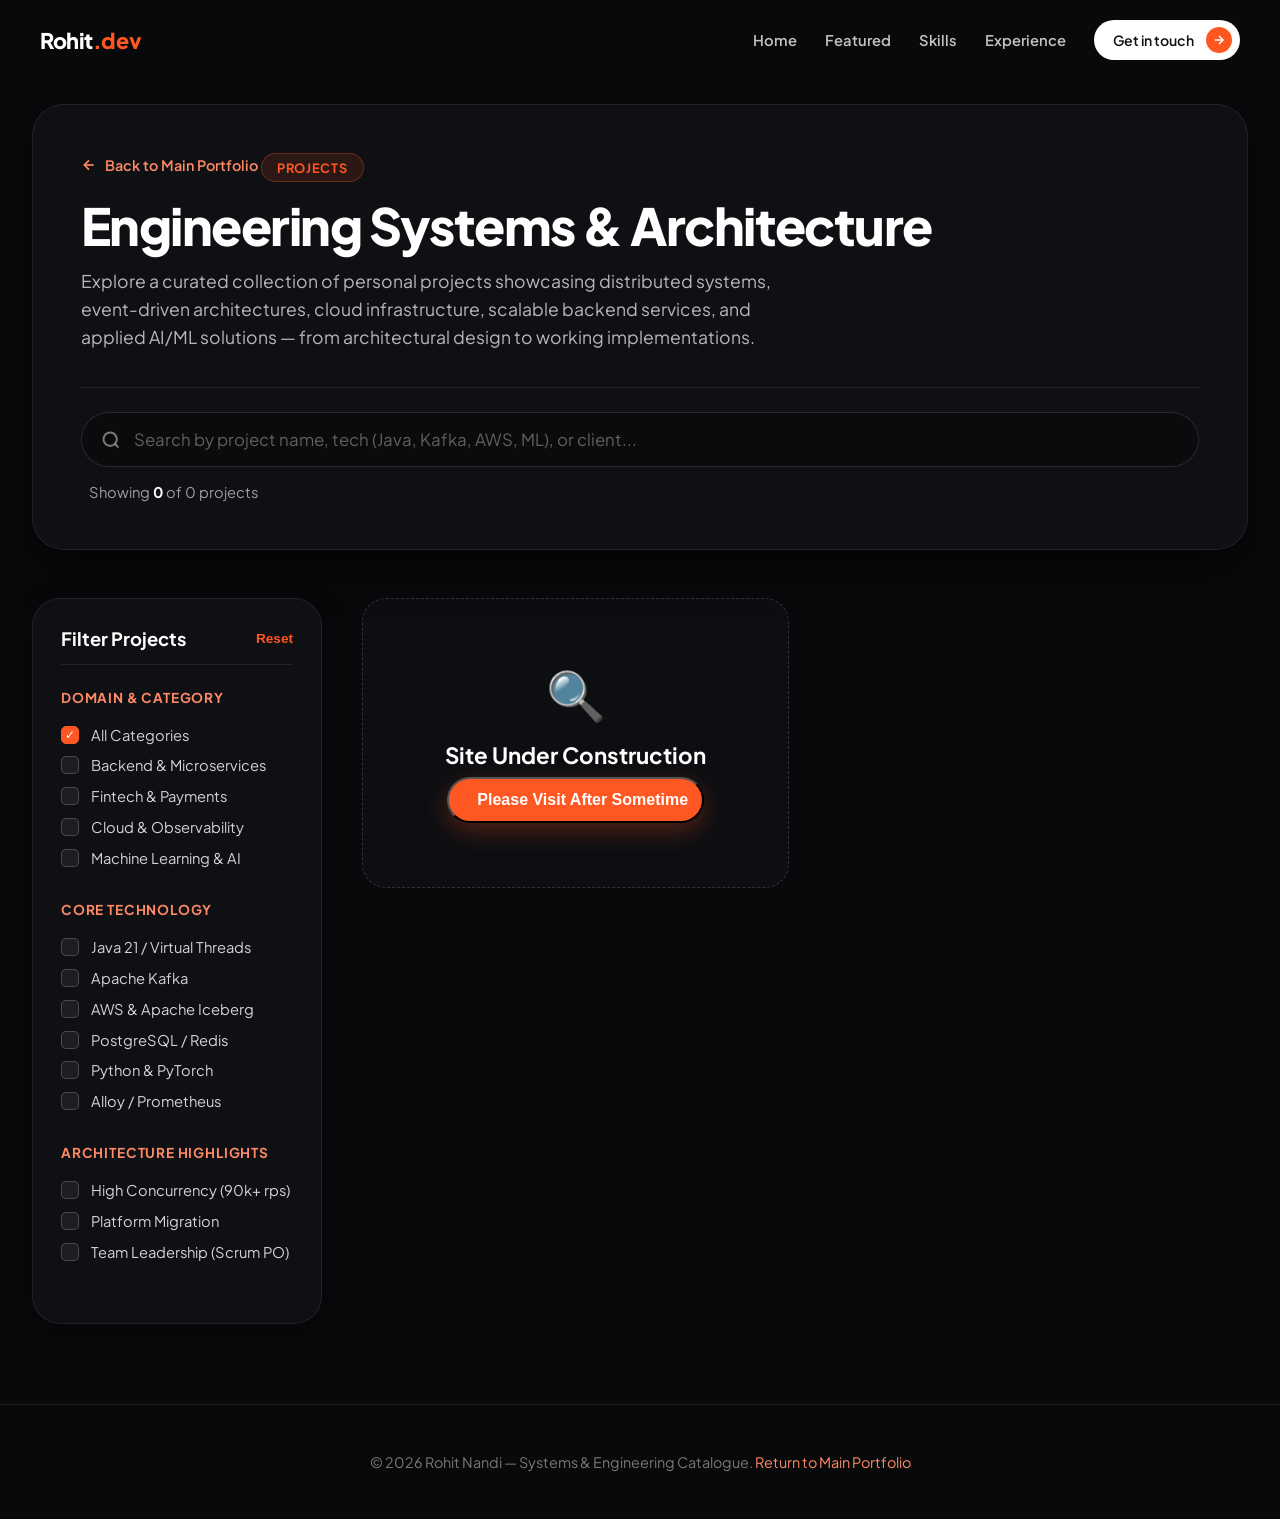
==== commit 9e3b7e18: "comment projects, upload resume" ====
--- a/projects.html
+++ b/projects.html
@@ -23,7 +23,7 @@
         <a href="index.html#projects" class="nav-item">Featured</a>
         <a href="index.html#skills" class="nav-item">Skills</a>
         <a href="index.html#experience" class="nav-item">Experience</a>
-        <a href="mailto:rohitnandi12@gmail.com" class="btn-touch-nav">
+        <a href="index.html#about" class="btn-touch-nav">
           <span>Get in touch</span>
           <span class="btn-arrow-circle">
             <svg width="14" height="14" viewBox="0 0 24 24" fill="none" stroke="currentColor" stroke-width="2.5">
@@ -47,21 +47,25 @@
           </svg>
           Back to Main Portfolio
         </a>
-        <span class="section-tag">Engineering Showcase</span>
-        <h1 class="catalogue-title">Systems & Architecture Catalogue</h1>
+        <span class="section-tag">projects</span>
+        <h1 class="catalogue-title">Engineering Systems & Architecture</h1>
         <p class="catalogue-desc">
-          Browse production distributed services, event-driven pipelines, cloud platform migrations, and applied machine learning architectures.
+          Explore a curated collection of personal projects showcasing distributed systems, event-driven architectures,
+          cloud infrastructure, scalable backend services, and applied AI/ML solutions — from architectural design to
+          working implementations.
         </p>
       </div>
 
       <!-- Top Search Bar -->
       <div class="search-bar-container">
         <div class="search-input-wrapper">
-          <svg class="search-icon" width="20" height="20" viewBox="0 0 24 24" fill="none" stroke="currentColor" stroke-width="2.5">
+          <svg class="search-icon" width="20" height="20" viewBox="0 0 24 24" fill="none" stroke="currentColor"
+            stroke-width="2.5">
             <circle cx="11" cy="11" r="8"></circle>
             <line x1="21" y1="21" x2="16.65" y2="16.65"></line>
           </svg>
-          <input type="text" id="project-search" placeholder="Search by project name, tech (Java, Kafka, AWS, ML), or client..." autocomplete="off" />
+          <input type="text" id="project-search"
+            placeholder="Search by project name, tech (Java, Kafka, AWS, ML), or client..." autocomplete="off" />
           <button id="clear-search" class="clear-btn" title="Clear search" style="display: none;">✕</button>
         </div>
         <div class="search-meta">
@@ -174,8 +178,8 @@
       <!-- Right Main: Image Cards Catalogue Grid -->
       <section class="catalogue-content">
         <div class="catalogue-grid" id="catalogue-grid">
-          
-          <!-- Card 1 -->
+
+          <!-- Card 1
           <article class="catalogue-card" data-category="fintech backend" data-tech="java database" data-scale="highscale" data-id="fintech">
             <div class="card-thumb">
               <img src="./assets/project-fintech.png" alt="Digital Gold Fintech Platform" loading="lazy" />
@@ -194,8 +198,8 @@
               </div>
             </div>
           </article>
-
-          <!-- Card 2 -->
+ -->
+          <!-- Card 2
           <article class="catalogue-card" data-category="backend cloud" data-tech="kafka database" data-scale="highscale" data-id="kafka">
             <div class="card-thumb">
               <img src="./assets/project-kafka.png" alt="Real-Time Event Streamer" loading="lazy" />
@@ -214,8 +218,8 @@
               </div>
             </div>
           </article>
-
-          <!-- Card 3 -->
+ -->
+          <!-- Card 3
           <article class="catalogue-card" data-category="cloud backend" data-tech="java observability" data-scale="migration lead" data-id="java21">
             <div class="card-thumb">
               <img src="./assets/project-java21.png" alt="Core Platform Java 21 Migration" loading="lazy" />
@@ -234,8 +238,8 @@
               </div>
             </div>
           </article>
-
-          <!-- Card 4 -->
+ -->
+          <!-- Card 4
           <article class="catalogue-card" data-category="ml" data-tech="python" data-scale="highscale" data-id="ml">
             <div class="card-thumb">
               <img src="./assets/project-ml.png" alt="Neural Network & Lead Scoring Engine" loading="lazy" />
@@ -254,8 +258,8 @@
               </div>
             </div>
           </article>
-
-          <!-- Card 5 -->
+ -->
+          <!-- Card 5
           <article class="catalogue-card" data-category="cloud backend" data-tech="java aws" data-scale="lead" data-id="iceberg">
             <div class="card-thumb">
               <img src="./assets/project-iceberg.png" alt="AWS Glue & Apache Iceberg Lake" loading="lazy" />
@@ -274,8 +278,8 @@
               </div>
             </div>
           </article>
-
-          <!-- Card 6 -->
+ -->
+          <!-- Card 6
           <article class="catalogue-card" data-category="cloud backend" data-tech="observability" data-scale="migration" data-id="observability">
             <div class="card-thumb">
               <img src="./assets/project-observability.png" alt="Unified Sidecar Observability Mesh" loading="lazy" />
@@ -294,8 +298,8 @@
               </div>
             </div>
           </article>
-
-          <!-- Card 7 -->
+ -->
+          <!-- Card 7
           <article class="catalogue-card" data-category="fintech backend" data-tech="java database" data-scale="highscale" data-id="ecommerce">
             <div class="card-thumb">
               <img src="./assets/project-ecommerce.png" alt="Gold Gifting & Commerce API Engine" loading="lazy" />
@@ -314,8 +318,8 @@
               </div>
             </div>
           </article>
-
-          <!-- Card 8 -->
+ -->
+          <!-- Card 8
           <article class="catalogue-card" data-category="backend" data-tech="java database" data-scale="migration" data-id="drive">
             <div class="card-thumb">
               <img src="./assets/project-drive.png" alt="Enterprise Drive Dashboard" loading="lazy" />
@@ -336,14 +340,16 @@
           </article>
 
         </div>
-
-        <!-- Empty State Container when no projects match -->
-        <div class="empty-state" id="empty-state" style="display: none;">
-          <div class="empty-icon">🔍</div>
-          <h3>No matching projects found</h3>
-          <p>Try adjusting your search query or unchecking some filter options.</p>
-          <button id="reset-empty-btn" class="btn-touch-orange">Reset All Filters</button>
-        </div>
+ -->
+          <!-- Empty State Container when no projects match -->
+          <div class="empty-state" id="empty-state" style="display: none;">
+            <div class="empty-icon">🔍</div>
+            <h3>Site Under Construction</h3>
+            <!-- <h3>No matching projects found</h3> -->
+            <!-- <p>Try adjusting your search query or unchecking some filter options.</p> -->
+            <!-- <button id="reset-empty-btn" class="btn-touch-orange">Reset All Filters</button> -->
+            <button id="reset-empty-btn" class="btn-touch-orange">Please Visit After Sometime</button>
+          </div>
       </section>
     </div>
   </main>
@@ -362,7 +368,8 @@
         <p class="modal-desc" id="modal-desc"></p>
         <div class="modal-tags" id="modal-tags"></div>
         <div class="modal-actions">
-          <a href="mailto:rohitnandi12@gmail.com?subject=Inquiry%20regarding%20Architecture" class="btn-touch-orange">Discuss Architecture With Rohit</a>
+          <a href="mailto:rohitnandi12@gmail.com?subject=Inquiry%20regarding%20Architecture"
+            class="btn-touch-orange">Discuss Architecture With Rohit</a>
         </div>
       </div>
     </div>
@@ -375,5 +382,4 @@
   <script src="projects.js"></script>
 </body>
 
-</html>
-
+</html>
--- a/style.css
+++ b/style.css
@@ -1,7 +1,9 @@
 /* ==========================================================================
    RESET & FOUNDATIONS
    ========================================================================== */
-*, *::before, *::after {
+*,
+*::before,
+*::after {
   margin: 0;
   padding: 0;
   box-sizing: border-box;
@@ -65,7 +67,7 @@
   position: absolute;
   inset: 0;
   background: radial-gradient(circle at 50% 40%, rgba(10, 10, 12, 0.05) 0%, rgba(10, 10, 12, 0.65) 100%),
-              linear-gradient(180deg, rgba(10, 10, 12, 0.35) 0%, rgba(10, 10, 12, 0.05) 30%, rgba(10, 10, 12, 0.4) 70%, rgba(10, 10, 12, 0.92) 100%);
+    linear-gradient(180deg, rgba(10, 10, 12, 0.35) 0%, rgba(10, 10, 12, 0.05) 30%, rgba(10, 10, 12, 0.4) 70%, rgba(10, 10, 12, 0.92) 100%);
   pointer-events: none;
 }
 
@@ -119,6 +121,7 @@
     transform: translateY(-100%);
     opacity: 0;
   }
+
   to {
     transform: translateY(0);
     opacity: 1;
@@ -320,10 +323,13 @@
   display: flex;
   flex-direction: column;
   justify-content: space-between;
-  padding-top: 7rem; /* Clearance for top fixed navbar */
+  padding-top: 7rem;
+  /* Clearance for top fixed navbar */
   padding-bottom: 2.5rem;
-  padding-left: 0.25rem;  /* Minimal left padding */
-  padding-right: 0.25rem; /* Minimal right padding */
+  padding-left: 0.25rem;
+  /* Minimal left padding */
+  padding-right: 0.25rem;
+  /* Minimal right padding */
   width: 100%;
 }
 
@@ -681,17 +687,17 @@
   white-space: nowrap;
   position: relative;
   transition: transform 0.35s cubic-bezier(0.16, 1, 0.3, 1),
-              box-shadow 0.35s cubic-bezier(0.16, 1, 0.3, 1),
-              background 0.3s ease,
-              border-color 0.3s ease,
-              color 0.25s ease,
-              text-shadow 0.35s ease;
+    box-shadow 0.35s cubic-bezier(0.16, 1, 0.3, 1),
+    background 0.3s ease,
+    border-color 0.3s ease,
+    color 0.25s ease,
+    text-shadow 0.35s ease;
   will-change: transform, box-shadow;
 }
 
 /* Tier Sizing */
 .cloud-word.tier-1 {
-  font-size: clamp(1.5rem, 2.5vw, 2.3rem);
+  font-size: clamp(1.05rem, 1.75vw, 1.61rem);
   font-weight: 800;
   letter-spacing: -0.02em;
   padding: 0.85rem 1.85rem;
@@ -701,14 +707,14 @@
 }
 
 .cloud-word.tier-2 {
-  font-size: clamp(1.15rem, 1.8vw, 1.55rem);
+  font-size: clamp(0.805rem, 1.26vw, 1.085rem);
   font-weight: 700;
   padding: 0.65rem 1.4rem;
   color: rgba(255, 255, 255, 0.9);
 }
 
 .cloud-word.tier-3 {
-  font-size: clamp(0.92rem, 1.25vw, 1.15rem);
+  font-size: clamp(0.644rem, 0.875vw, 0.805rem);
   font-weight: 600;
   padding: 0.5rem 1.15rem;
   color: rgba(255, 255, 255, 0.72);
@@ -723,12 +729,35 @@
 }
 
 /* Color Accent Variations for variety */
-.cloud-word.accent-orange { border-color: rgba(255, 87, 34, 0.3); color: #ffab91; }
-.cloud-word.accent-cyan   { border-color: rgba(0, 229, 255, 0.3); color: #80deea; }
-.cloud-word.accent-purple { border-color: rgba(179, 136, 255, 0.3); color: #d1c4e9; }
-.cloud-word.accent-blue   { border-color: rgba(68, 138, 255, 0.3); color: #90caf9; }
-.cloud-word.accent-amber  { border-color: rgba(255, 179, 0, 0.3); color: #ffe082; }
-.cloud-word.accent-green  { border-color: rgba(0, 230, 118, 0.3); color: #a5d6a7; }
+.cloud-word.accent-orange {
+  border-color: rgba(255, 87, 34, 0.3);
+  color: #ffab91;
+}
+
+.cloud-word.accent-cyan {
+  border-color: rgba(0, 229, 255, 0.3);
+  color: #80deea;
+}
+
+.cloud-word.accent-purple {
+  border-color: rgba(179, 136, 255, 0.3);
+  color: #d1c4e9;
+}
+
+.cloud-word.accent-blue {
+  border-color: rgba(68, 138, 255, 0.3);
+  color: #90caf9;
+}
+
+.cloud-word.accent-amber {
+  border-color: rgba(255, 179, 0, 0.3);
+  color: #ffe082;
+}
+
+.cloud-word.accent-green {
+  border-color: rgba(0, 230, 118, 0.3);
+  color: #a5d6a7;
+}
 
 /* When an individual word is hovered: GROWS IN SIZE & RADIATES A VIBRANT GLOW */
 .cloud-word:hover {
@@ -738,8 +767,8 @@
   border-color: #ff5722 !important;
   color: #ffffff !important;
   box-shadow: 0 0 30px rgba(255, 87, 34, 0.8),
-              0 0 60px rgba(255, 87, 34, 0.4),
-              inset 0 0 15px rgba(255, 87, 34, 0.3) !important;
+    0 0 60px rgba(255, 87, 34, 0.4),
+    inset 0 0 15px rgba(255, 87, 34, 0.3) !important;
   text-shadow: 0 0 14px #ff5722, 0 0 28px rgba(255, 87, 34, 0.9) !important;
 }
 
@@ -1107,13 +1136,14 @@
    MOBILE & TABLET VIEWPORT FRIENDLINESS
    ========================================================================== */
 @media (max-width: 1024px) {
+
   .hero-main,
   .section-header,
   .cta-card {
     grid-template-columns: 1fr;
     gap: 2rem;
   }
-  
+
   .hero-right,
   .section-header-right {
     align-items: flex-start;
@@ -1264,4 +1294,4 @@
     flex-direction: column;
     gap: 1rem;
   }
-}
+}
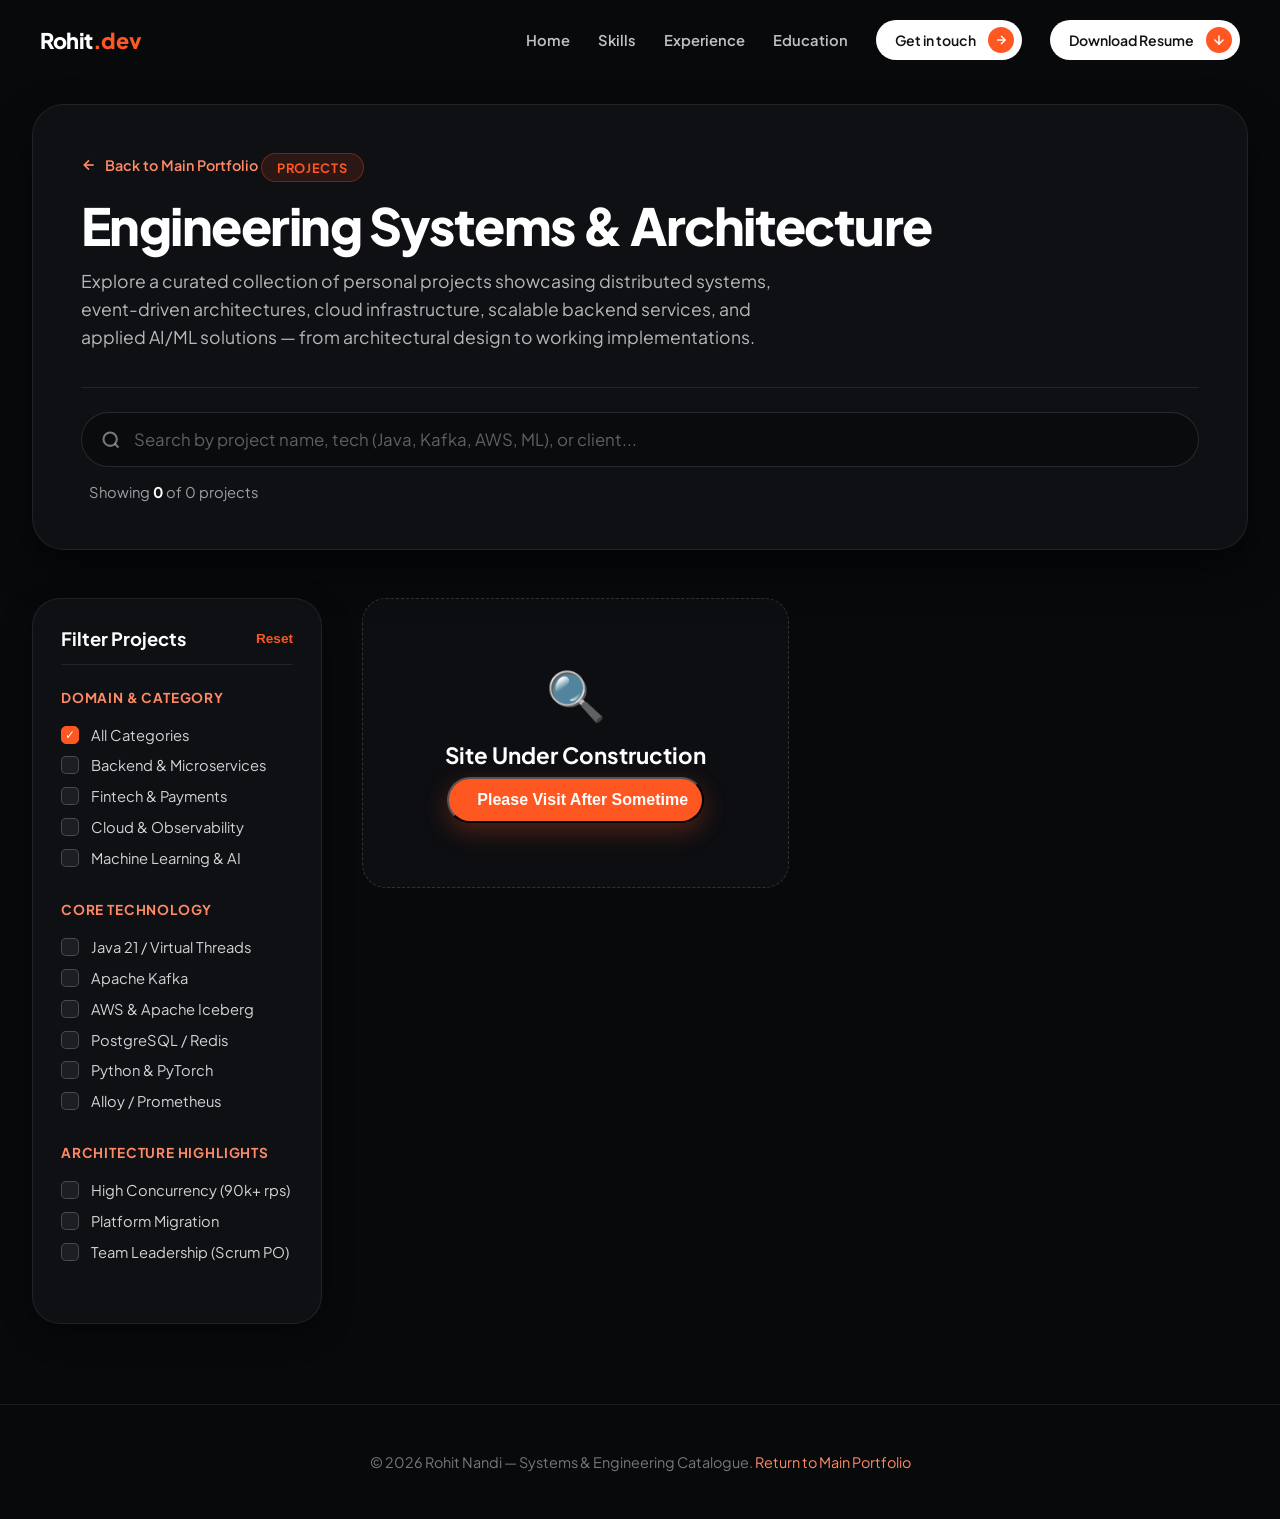
==== commit fc86b736: "fixed nav links" ====
--- a/projects.html
+++ b/projects.html
@@ -20,15 +20,25 @@
       <a href="index.html" class="logo">Rohit<span>.dev</span></a>
       <nav class="nav-links">
         <a href="index.html#home" class="nav-item">Home</a>
-        <a href="index.html#projects" class="nav-item">Featured</a>
         <a href="index.html#skills" class="nav-item">Skills</a>
         <a href="index.html#experience" class="nav-item">Experience</a>
+        <a href="index.html#education" class="nav-item">Education</a>
         <a href="index.html#about" class="btn-touch-nav">
           <span>Get in touch</span>
           <span class="btn-arrow-circle">
             <svg width="14" height="14" viewBox="0 0 24 24" fill="none" stroke="currentColor" stroke-width="2.5">
               <line x1="5" y1="12" x2="19" y2="12"></line>
               <polyline points="12 5 19 12 12 19"></polyline>
+            </svg>
+          </span>
+        </a>
+        <a href="Rohit Nandi 01112026.pdf" download class="btn-touch-nav">
+          <span>Download Resume</span>
+          <span class="btn-arrow-circle">
+            <svg width="14" height="14" viewBox="0 0 24 24" fill="none" stroke="currentColor" stroke-width="2.5"
+              stroke-linecap="round" stroke-linejoin="round">
+              <line x1="12" y1="5" x2="12" y2="19"></line>
+              <polyline points="5 12 12 19 19 12"></polyline>
             </svg>
           </span>
         </a>
